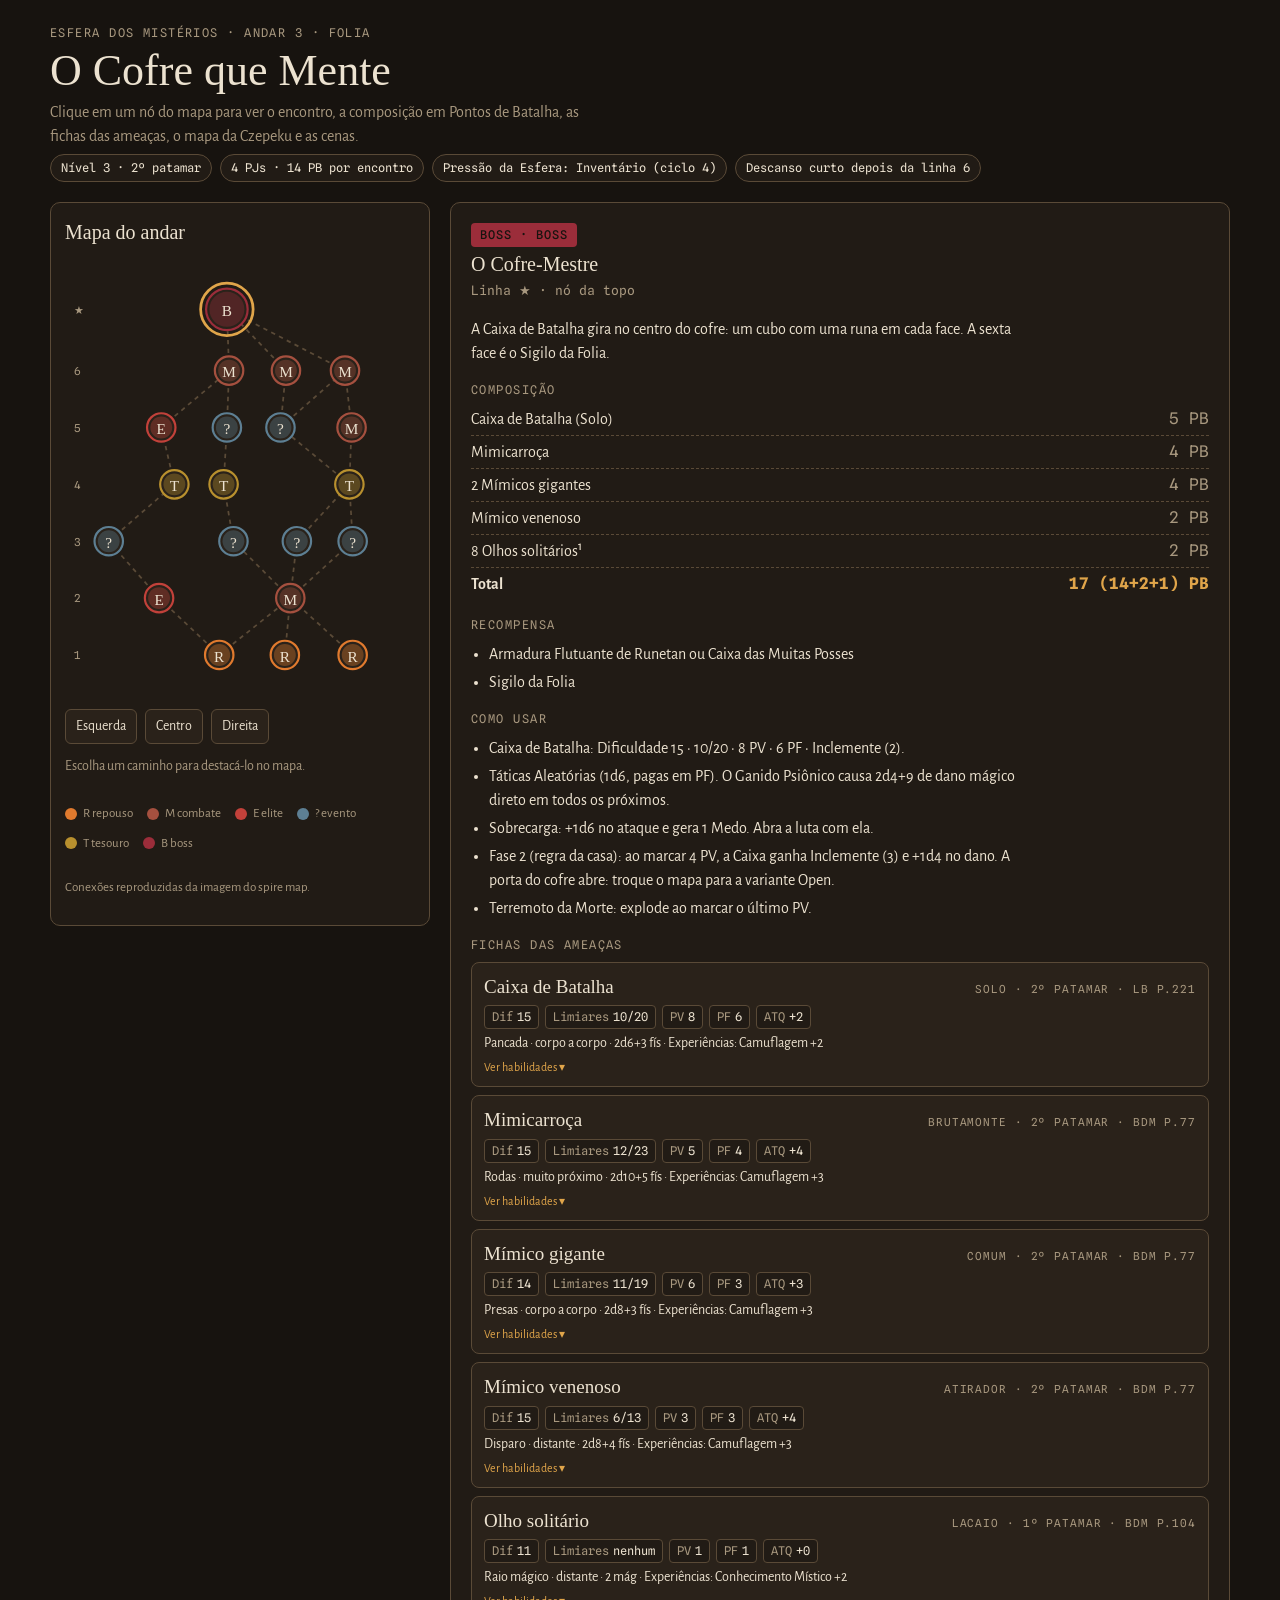
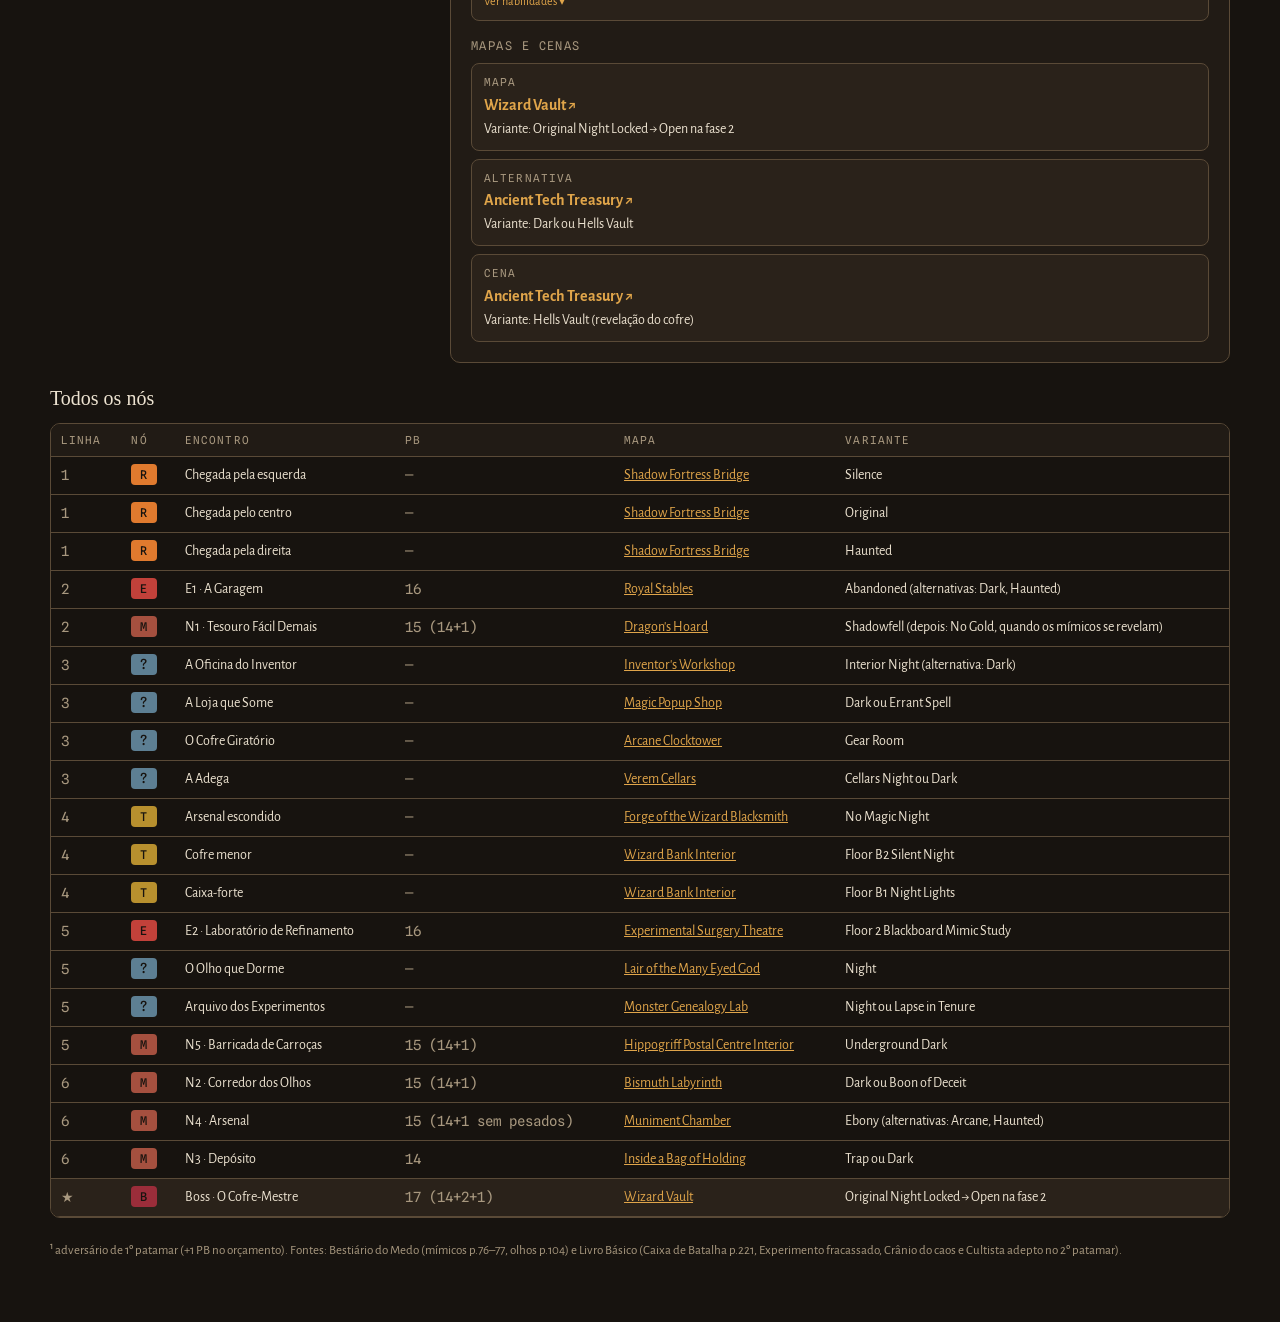
==== docs/andar-3/index.html @ 91cc31b1 "Página do andar 3 no GitHub Pages Mapa clicável do Cofre que Mente em docs/andar-3, com encontros, f" ====
<!doctype html>
<html lang="pt-BR">
<head>
<meta charset="utf-8">
<meta name="viewport" content="width=device-width, initial-scale=1">
<meta name="description" content="Mapa clicável do andar 3 da Esfera dos Mistérios (Daggerheart): encontros, fichas das ameaças e mapas da Czepeku.">
<title>O Cofre que Mente</title>
<link rel="preconnect" href="https://fonts.googleapis.com">
<link rel="preconnect" href="https://fonts.gstatic.com" crossorigin>
<link rel="stylesheet" href="https://fonts.googleapis.com/css2?family=IM+Fell+English+SC&family=Alegreya+Sans:ital,wght@0,400;0,500;0,700;1,400&family=Spline+Sans+Mono:wght@400;500&display=swap">
<style>
/* Layout: mapa do andar à esquerda (fixo ao rolar), ficha do nó à direita; empilha no celular. Visual único e escuro, como o spire map. */
:root{
  --bg:#17130f;
  --panel:#211b15;
  --panel-2:#2a221a;
  --line:#5a4a37;
  --fg:#ece2d0;
  --muted:#a8987f;
  --accent:#e0a54a;
  --combat:#a5503f;
  --elite:#c2413a;
  --event:#5d7f93;
  --treasure:#b8902e;
  --rest:#e07a2e;
  --boss:#9b2d3a;
  --font-display:"IM Fell English SC", "Palatino Linotype", Georgia, serif;
  --font-body:"Alegreya Sans", "Segoe UI", system-ui, sans-serif;
  --font-mono:"Spline Sans Mono", ui-monospace, Consolas, monospace;
  color-scheme:dark;
}
*{box-sizing:border-box}
html,body{margin:0}
[hidden]{display:none!important}
img{max-width:100%}
body{
  background:var(--bg);color:var(--fg);font-family:var(--font-body);font-size:16px;line-height:1.5;
  padding-left:max(16px, env(safe-area-inset-left, 0px));
  padding-right:max(16px, env(safe-area-inset-right, 0px));
  padding-block:24px 48px;
}
a{color:var(--accent)}
a:focus-visible,button:focus-visible,.node:focus-visible{outline:2px solid var(--accent);outline-offset:3px}
.wrap{max-width:1180px;margin:0 auto;display:grid;gap:20px}
header{display:grid;gap:6px}
.eyebrow{font-family:var(--font-mono);font-size:12px;letter-spacing:.12em;text-transform:uppercase;color:var(--muted)}
h1{font-family:var(--font-display);font-weight:400;font-size:clamp(30px,5vw,44px);line-height:1.05;margin:0;text-wrap:balance}
.sub{color:var(--muted);margin:0;max-width:70ch}
.chips{display:flex;flex-wrap:wrap;gap:8px}
.chip{font-family:var(--font-mono);font-size:12px;padding:4px 10px;border:1px solid var(--line);border-radius:999px;color:var(--fg);background:var(--panel)}
.layout{display:grid;grid-template-columns:minmax(0,380px) minmax(0,1fr);gap:20px;align-items:start}
@media (max-width:820px){.layout{grid-template-columns:minmax(0,1fr)}}
.mapcard{background:var(--panel);border:1px solid var(--line);border-radius:10px;padding:14px;display:grid;gap:12px;position:sticky;top:max(12px, env(safe-area-inset-top, 0px))}
@media (max-width:820px){.mapcard{position:static}}
.mapcard h2,.detail h2,.all h2{font-family:var(--font-display);font-weight:400;font-size:20px;margin:0}
svg{width:100%;height:auto;display:block}
.edge{stroke:var(--line);stroke-width:1.6;stroke-dasharray:4 4;fill:none;transition:stroke .2s}
.edge.on{stroke:var(--accent);stroke-width:2.4;stroke-dasharray:none}
.rowlabel{fill:var(--muted);font-family:var(--font-mono);font-size:10px}
.node{cursor:pointer}
.node circle.body{stroke-width:2;transition:transform .15s}
.node text{font-family:var(--font-display);font-size:14px;fill:var(--fg);pointer-events:none;text-anchor:middle;dominant-baseline:central}
.node:hover circle.body{stroke:var(--fg)}
.node .ring{fill:none;stroke:var(--accent);stroke-width:2.5;opacity:0}
.node.sel .ring{opacity:1}
.node.dim{opacity:.35}
.paths{display:flex;flex-wrap:wrap;gap:8px}
.paths button{font:inherit;font-size:14px;background:var(--panel-2);color:var(--fg);border:1px solid var(--line);border-radius:6px;padding:6px 10px;cursor:pointer}
.paths button[aria-pressed="true"]{border-color:var(--accent);color:var(--accent)}
.pathnote{font-size:14px;color:var(--muted);margin:0;min-height:2.6em}
.legend{display:flex;flex-wrap:wrap;gap:10px 14px;font-size:13px;color:var(--muted)}
.legend span{display:inline-flex;align-items:center;gap:6px}
.dot{width:12px;height:12px;border-radius:50%;display:inline-block}
.detail{background:var(--panel);border:1px solid var(--line);border-radius:10px;padding:20px;display:grid;gap:16px;min-width:0}
.dhead{display:grid;gap:6px}
.badge{justify-self:start;font-family:var(--font-mono);font-size:12px;letter-spacing:.08em;text-transform:uppercase;padding:3px 9px;border-radius:4px;color:var(--bg);font-weight:500}
.dtitle{font-family:var(--font-display);font-size:30px;line-height:1.1;margin:0;text-wrap:balance}
.meta{font-family:var(--font-mono);font-size:13px;color:var(--muted)}
.block{display:grid;gap:8px}
.block h3{margin:0;font-size:12px;font-family:var(--font-mono);letter-spacing:.12em;text-transform:uppercase;color:var(--muted);font-weight:400}
.comp{list-style:none;margin:0;padding:0;display:grid;gap:4px}
.comp li{display:flex;justify-content:space-between;gap:12px;border-bottom:1px dashed var(--line);padding-bottom:4px}
.comp li span:last-child{font-family:var(--font-mono);font-variant-numeric:tabular-nums;color:var(--muted);white-space:nowrap}
.comp li.total{border-bottom:none;font-weight:700}
.comp li.total span:last-child{color:var(--accent)}
.prose{margin:0;max-width:68ch}
.notes{margin:0;padding-left:1.1em;display:grid;gap:4px;max-width:68ch}
.maps{display:grid;gap:8px}
.mapref{display:grid;gap:2px;background:var(--panel-2);border:1px solid var(--line);border-radius:8px;padding:10px 12px}
.mapref .k{font-family:var(--font-mono);font-size:11px;letter-spacing:.1em;text-transform:uppercase;color:var(--muted)}
.mapref a{font-weight:700;text-decoration:none}
.mapref a:hover{text-decoration:underline}
.mapref .v{font-size:14px;color:var(--fg)}
.foot{font-size:13px;color:var(--muted)}
.all{display:grid;gap:10px}
.tablewrap{overflow-x:auto;border:1px solid var(--line);border-radius:10px}
table{border-collapse:collapse;width:100%;min-width:640px;font-size:14px}
th,td{text-align:left;padding:8px 10px;border-bottom:1px solid var(--line);vertical-align:top}
th{font-family:var(--font-mono);font-size:11px;letter-spacing:.1em;text-transform:uppercase;color:var(--muted);font-weight:400;background:var(--panel)}
tbody tr{cursor:pointer}
tbody tr:hover,tbody tr.sel{background:var(--panel-2)}
td.mono{font-family:var(--font-mono);font-variant-numeric:tabular-nums;color:var(--muted);white-space:nowrap}
.threats{display:grid;gap:8px}
.threat{background:var(--panel-2);border:1px solid var(--line);border-radius:8px}
.threat summary{cursor:pointer;padding:10px 12px;display:grid;gap:4px;list-style:none}
.threat summary::-webkit-details-marker{display:none}
.threat summary .tn{display:flex;justify-content:space-between;gap:10px;align-items:baseline;flex-wrap:wrap}
.threat summary .tn b{font-family:var(--font-display);font-weight:400;font-size:19px}
.threat summary .tn i{font-style:normal;font-family:var(--font-mono);font-size:11px;letter-spacing:.08em;text-transform:uppercase;color:var(--muted)}
.statline{display:flex;flex-wrap:wrap;gap:6px}
.stat{font-family:var(--font-mono);font-size:12px;font-variant-numeric:tabular-nums;border:1px solid var(--line);border-radius:4px;padding:2px 7px;background:var(--panel)}
.stat em{font-style:normal;color:var(--muted);margin-right:4px}
.atk{font-size:14px;color:var(--fg)}
.threat summary .more{font-size:12px;color:var(--accent)}
.threat[open] summary .more{display:none}
.abil{list-style:none;margin:0;padding:0 12px 12px;display:grid;gap:8px}
.abil li{font-size:15px;max-width:68ch}
.abil b{color:var(--fg)}
.tag{font-family:var(--font-mono);font-size:11px;color:var(--muted);margin-left:4px}
.tag.fear{color:var(--elite)}
.tag.free{color:var(--treasure)}
@media (prefers-reduced-motion:reduce){*{transition:none!important}}
</style>
</head>
<body>

<div class="wrap">
  <header>
    <div class="eyebrow">Esfera dos Mistérios · Andar 3 · Folia</div>
    <h1>O Cofre que Mente</h1>
    <p class="sub">Clique em um nó do mapa para ver o encontro, a composição em Pontos de Batalha, as fichas das ameaças, o mapa da Czepeku e as cenas.</p>
    <div class="chips">
      <span class="chip">Nível 3 · 2º patamar</span>
      <span class="chip">4 PJs · 14 PB por encontro</span>
      <span class="chip">Pressão da Esfera: Inventário (ciclo 4)</span>
      <span class="chip">Descanso curto depois da linha 6</span>
    </div>
  </header>

  <div class="layout">
    <section class="mapcard" aria-label="Mapa do andar">
      <h2>Mapa do andar</h2>
      <svg id="map" viewBox="0 0 320 400" role="group" aria-label="Nós do mapa do andar 3"></svg>
      <div class="paths" role="group" aria-label="Destacar caminho">
        <button type="button" id="p-esq" data-path="esq" aria-pressed="false">Esquerda</button>
        <button type="button" id="p-centro" data-path="centro" aria-pressed="false">Centro</button>
        <button type="button" id="p-dir" data-path="dir" aria-pressed="false">Direita</button>
      </div>
      <p class="pathnote" id="pathnote">Escolha um caminho para destacá-lo no mapa.</p>
      <div class="legend">
        <span><i class="dot" style="background:var(--rest)"></i>R repouso</span>
        <span><i class="dot" style="background:var(--combat)"></i>M combate</span>
        <span><i class="dot" style="background:var(--elite)"></i>E elite</span>
        <span><i class="dot" style="background:var(--event)"></i>? evento</span>
        <span><i class="dot" style="background:var(--treasure)"></i>T tesouro</span>
        <span><i class="dot" style="background:var(--boss)"></i>B boss</span>
      </div>
      <p class="foot">Conexões reproduzidas da imagem do spire map.</p>
    </section>

    <section class="detail" id="detail" aria-live="polite"></section>
  </div>

  <section class="all">
    <h2>Todos os nós</h2>
    <div class="tablewrap">
      <table>
        <thead><tr><th>Linha</th><th>Nó</th><th>Encontro</th><th>PB</th><th>Mapa</th><th>Variante</th></tr></thead>
        <tbody id="rows"></tbody>
      </table>
    </div>
    <p class="foot">¹ adversário de 1º patamar (+1 PB no orçamento). Fontes: Bestiário do Medo (mímicos p.76–77, olhos p.104) e Livro Básico (Caixa de Batalha p.221, Experimento fracassado, Crânio do caos e Cultista adepto no 2º patamar).</p>
  </section>
</div>

<script>
const CZ = "https://www.czepeku.com/fantasy/";
const TYPES = {
  R:{name:"Repouso", color:"var(--rest)"},
  M:{name:"Combate", color:"var(--combat)"},
  E:{name:"Elite", color:"var(--elite)"},
  Q:{name:"Evento", color:"var(--event)", letter:"?"},
  T:{name:"Tesouro", color:"var(--treasure)"},
  B:{name:"Boss", color:"var(--boss)"}
};
const Y = {1:362, 2:310, 3:258, 4:206, 5:154, 6:102, 7:46};
const restBody = "O grupo cruza a ponte sobre o abismo do Plano das Sombras e entra no Cofre. Tudo que brilha aqui pode morder.";
const restNotes = [
  "Descanso de entrada: o mestre recebe 1d4 Medo (curto) ou 1d4 + nº de PJs (longo).",
  "Ative a Pressão da Esfera — Inventário: contagem padrão, ciclo 4. Ao zerar, um objeto da cena vira Mímico¹ e usa a Emboscada (foco sem Medo). Máximo de 2 por cena.",
  "Tudo é Suspeito: Instinto 14 nota um mímico; sucesso com Esperança revela todos da sala."
];
const N = [
  {id:"r1",type:"R",row:1,x:141,pos:"esquerda",title:"Chegada pela esquerda",body:restBody,notes:restNotes,
    maps:[{k:"Cena",name:"Shadow Fortress Bridge",url:CZ+"scenes/shadow-fortress-bridge",v:"Silence"}]},
  {id:"r2",type:"R",row:1,x:201,pos:"centro",title:"Chegada pelo centro",body:restBody,notes:restNotes,
    maps:[{k:"Cena",name:"Shadow Fortress Bridge",url:CZ+"scenes/shadow-fortress-bridge",v:"Original"}]},
  {id:"r3",type:"R",row:1,x:263,pos:"direita",title:"Chegada pela direita",body:restBody,notes:restNotes,
    maps:[{k:"Cena",name:"Shadow Fortress Bridge",url:CZ+"scenes/shadow-fortress-bridge",v:"Haunted"}]},

  {id:"e2",type:"E",row:2,x:86,pos:"esquerda",code:"E1",title:"A Garagem",
    comp:[["Mimicarroça",4],["2 Mímicos gigantes",4],["2 Mímicos venenosos",4],["2 Experimentos fracassados",4]],total:"16",
    notes:["Elite logo na linha 2: o caminho da esquerda é o mais perigoso.","A Mimicarroça começa disfarçada de carroça. Quem subir nela dispara a Emboscada: foco sem Medo, vantagem e dano direto.","Investida Cambaleante: os Experimentos entram em foco pagando 1 PF, sem gastar Medo."],
    maps:[{k:"Mapa",name:"Royal Stables",url:CZ+"maps/royal-stables",v:"Abandoned (alternativas: Dark, Haunted)"}]},
  {id:"m2",type:"M",row:2,x:206,pos:"hub",code:"N1",title:"Tesouro Fácil Demais",
    comp:[["2 Mímicos gigantes",4],["Mímico venenoso",2],["Mimijoias¹",2],["2 Mímicos¹",4],["Mimibarril¹",2],["4 Olhos solitários¹",1]],total:"15 (14+1)",
    notes:["Primeiro contato com os mímicos: todos começam Escondidos.","Deixe o baú enorme do altar bem à vista. Quem tocar dispara a Emboscada.","Os três pontos de entrada chegam aqui."],
    maps:[{k:"Mapa",name:"Dragon's Hoard",url:CZ+"maps/dragons-hoard",v:"Shadowfell (depois: No Gold, quando os mímicos se revelam)"},{k:"Cena",name:"Dragon's Hoard",url:CZ+"scenes/dragons-hoard",v:"Shadowfell Hoard"}]},

  {id:"q3a",type:"Q",row:3,x:40,pos:"esquerda",title:"A Oficina do Inventor",
    body:"Uma oficina abandonada com desenhos de um \"cofre para uma mente\". Primeira pista do Demiurgo, o inventor da Imortalidade.",
    notes:["Instinto 14 encontra um bilhete com o timbre da Organização.","Sem combate. Bom lugar para um interlúdio de personagem."],
    maps:[{k:"Mapa",name:"Inventor's Workshop",url:CZ+"maps/inventors-workshop",v:"Interior Night (alternativa: Dark)"}]},
  {id:"q3b",type:"Q",row:3,x:154,pos:"centro",title:"A Loja que Some",
    body:"Um mercador que aparece entre as paredes do Cofre e some logo depois.",
    notes:["Vende consumíveis do andar: Pasta Ácida, Frasco de Fumaça Negra, Poção de Vida.","Cada item tem 1 chance em 6 de ser um Mímico¹, que usa a Emboscada ao ser pego."],
    maps:[{k:"Mapa",name:"Magic Popup Shop",url:CZ+"maps/magic-popup-shop",v:"Dark ou Errant Spell"},{k:"Cena",name:"Magic Popup Shop",url:CZ+"scenes/magic-popup-shop",v:"Original"}]},
  {id:"q3c",type:"Q",row:3,x:212,pos:"centro-direita",title:"O Cofre Giratório",
    body:"Um quebra-cabeça de engrenagens que tranca a passagem.",
    notes:["Contagem de progresso 4, com testes de Conhecimento ou Acuidade 14.","Cada falha ativa o Cofre Giratório sem gastar Medo: todos fazem reação de Agilidade 14 ou ficam Vulneráveis até agirem."],
    maps:[{k:"Mapa",name:"Arcane Clocktower",url:CZ+"maps/arcane-clocktower",v:"Gear Room"}]},
  {id:"q3d",type:"Q",row:3,x:263,pos:"direita",title:"A Adega",
    body:"Barris e garrafas até o teto. Alguns guardam bebida boa; outros têm dentes.",
    notes:["Instinto 14 antes de beber.","Bebida boa: +1 Esperança. Mimibarril¹: Emboscada contra quem encheu o copo."],
    maps:[{k:"Mapa",name:"Verem Cellars",url:CZ+"maps/verem-cellars",v:"Cellars Night ou Dark"}]},

  {id:"t4a",type:"T",row:4,x:100,pos:"esquerda",title:"Arsenal escondido",
    loot:["Bacamarte ou Chicote laminado (LB p.116)","Pedra do Poder (LB p.130)"],
    notes:["Tudo é Suspeito: Instinto 14 antes de abrir. O baú pode ser um Mímico¹."],
    maps:[{k:"Mapa",name:"Forge of the Wizard Blacksmith",url:CZ+"maps/forge-of-the-wizard-blacksmith",v:"No Magic Night"}]},
  {id:"t4b",type:"T",row:4,x:145,pos:"centro",title:"Cofre menor",
    loot:["Lâmina do Ego (LB p.117)","Chave Mestra (LB p.129)"],
    notes:["Tudo é Suspeito: Instinto 14 antes de abrir. O baú pode ser um Mímico¹."],
    maps:[{k:"Mapa",name:"Wizard Bank Interior",url:CZ+"maps/wizard-bank-interior",v:"Floor B2 Silent Night"}]},
  {id:"t4c",type:"T",row:4,x:260,pos:"direita",title:"Caixa-forte",
    loot:["Adaga Aparadora (LB p.124)","Baú Vazio (LB p.129)"],
    notes:["Tudo é Suspeito: Instinto 14 antes de abrir. O baú pode ser um Mímico¹."],
    maps:[{k:"Mapa",name:"Wizard Bank Interior",url:CZ+"maps/wizard-bank-interior",v:"Floor B1 Night Lights"}]},

  {id:"e5",type:"E",row:5,x:88,pos:"esquerda",code:"E2",title:"Laboratório de Refinamento",
    comp:[["3 Experimentos fracassados",6],["2 Crânios do caos",4],["Espectador",2],["Mimicarroça",4]],total:"16",
    notes:["O Experimento resiste a dano físico e o Crânio resiste a dano mágico: o grupo precisa dividir alvos.","Investida Cambaleante dá focos extras pagos em PF, sem Medo.","Se o grupo passou pelo Arquivo dos Experimentos, tem vantagem contra os Experimentos."],
    maps:[{k:"Mapa",name:"Experimental Surgery Theatre",url:CZ+"maps/experimental-surgery-theatre",v:"Floor 2 Blackboard Mimic Study"},{k:"Cena",name:"Alchemy Dungeon",url:CZ+"scenes/alchemy-dungeon",v:"Failed Spell ou Dark Matter"}]},
  {id:"q5a",type:"Q",row:5,x:148,pos:"centro",title:"O Olho que Dorme",
    body:"Um olho gigante dorme no centro da sala. É uma prévia do andar 5: alguém observa o Cofre.",
    notes:["Passar em silêncio: teste em grupo de Acuidade 15.","Se falhar, o olho acorda e chama 2 Espectadores + 4 Olhos solitários¹ (combate curto, ~6 PB)."],
    maps:[{k:"Mapa",name:"Lair of the Many Eyed God",url:CZ+"maps/lair-of-the-many-eyed-god",v:"Night"},{k:"Cena",name:"Lair of the Many Eyed God",url:CZ+"scenes/lair-of-the-many-eyed-god",v:"Sleepy (dormindo) ou Suspicious"}]},
  {id:"q5b",type:"Q",row:5,x:197,pos:"centro-direita",title:"Arquivo dos Experimentos",
    body:"Fichas e registros das tentativas da Organização de abrir o Cofre.",
    notes:["Dá vantagem contra os Experimentos fracassados na elite ou no boss.","Mais uma pista da Organização."],
    maps:[{k:"Mapa",name:"Monster Genealogy Lab",url:CZ+"maps/monster-genealogy-lab",v:"Night ou Lapse in Tenure"}]},
  {id:"m5",type:"M",row:5,x:262,pos:"direita",code:"N5",title:"Barricada de Carroças",
    comp:[["Mimicarroça",4],["Mímico gigante",2],["2 Mimibarris¹",4],["Mimijoias¹",2],["Crânio do caos",2],["4 Olhos solitários¹",1]],total:"15 (14+1)",
    notes:["Caixas, pacotes e carroças empilhados: qualquer coisa pode ser mímico.","Use a Emboscada da Mimicarroça para abrir a luta sem gastar Medo."],
    maps:[{k:"Mapa",name:"Hippogriff Postal Centre Interior",url:CZ+"maps/hippogriff-postal-centre-interior",v:"Underground Dark"}]},

  {id:"m6a",type:"M",row:6,x:150,pos:"esquerda/centro",code:"N2",title:"Corredor dos Olhos",
    comp:[["2 Espectadores",4],["Olho comandante¹",3],["8 Olhos solitários¹",2],["2 Experimentos fracassados",4],["Mímico venenoso",2]],total:"15 (14+1)",
    notes:["Os caminhos da esquerda e do centro passam por aqui.","Depois desta luta, deixe o grupo fazer um descanso curto antes do boss."],
    maps:[{k:"Mapa",name:"Bismuth Labyrinth",url:CZ+"maps/bismuth-labyrinth",v:"Dark ou Boon of Deceit"}]},
  {id:"m6b",type:"M",row:6,x:202,pos:"centro-direita",code:"N4",title:"Arsenal",
    comp:[["2 Mímicos venenosos",4],["2 Crânios do caos",4],["2 Mímicos gigantes",4],["Experimento fracassado",2],["Cultista adepto \"supervisor\"",1]],total:"15 (14+1 sem pesados)",
    notes:["O supervisor usa um crachá sem nome e não lembra como entrou no Cofre (gancho da Organização).","Depois desta luta, deixe o grupo fazer um descanso curto antes do boss."],
    maps:[{k:"Mapa",name:"Muniment Chamber",url:CZ+"maps/muniment-chamber",v:"Ebony (alternativas: Arcane, Haunted)"},{k:"Alternativa",name:"Forge of the Wizard Blacksmith",url:CZ+"maps/forge-of-the-wizard-blacksmith",v:"Original Night, Distortion"}]},
  {id:"m6c",type:"M",row:6,x:256,pos:"direita",code:"N3",title:"Depósito",
    comp:[["3 Experimentos fracassados",6],["Crânio do caos",2],["2 Mímicos gigantes",4],["Mímico venenoso",2]],total:"14",
    notes:["Objetos gigantes flutuando: espada, escudo, chaves. Qualquer um pode ser mímico.","Depois desta luta, deixe o grupo fazer um descanso curto antes do boss."],
    maps:[{k:"Mapa",name:"Inside a Bag of Holding",url:CZ+"maps/inside-a-bag-of-holding",v:"Trap ou Dark"}]},

  {id:"b",type:"B",row:7,x:148,pos:"topo",code:"Boss",title:"O Cofre-Mestre",
    comp:[["Caixa de Batalha (Solo)",5],["Mimicarroça",4],["2 Mímicos gigantes",4],["Mímico venenoso",2],["8 Olhos solitários¹",2]],total:"17 (14+2+1)",
    body:"A Caixa de Batalha gira no centro do cofre: um cubo com uma runa em cada face. A sexta face é o Sigilo da Folia.",
    notes:["Caixa de Batalha: Dificuldade 15 · 10/20 · 8 PV · 6 PF · Inclemente (2).","Táticas Aleatórias (1d6, pagas em PF). O Ganido Psiônico causa 2d4+9 de dano mágico direto em todos os próximos.","Sobrecarga: +1d6 no ataque e gera 1 Medo. Abra a luta com ela.","Fase 2 (regra da casa): ao marcar 4 PV, a Caixa ganha Inclemente (3) e +1d4 no dano. A porta do cofre abre: troque o mapa para a variante Open.","Terremoto da Morte: explode ao marcar o último PV."],
    loot:["Armadura Flutuante de Runetan ou Caixa das Muitas Posses","Sigilo da Folia"],
    maps:[{k:"Mapa",name:"Wizard Vault",url:CZ+"maps/wizard-vault",v:"Original Night Locked → Open na fase 2"},{k:"Alternativa",name:"Ancient Tech Treasury",url:CZ+"maps/ancient-tech-treasury",v:"Dark ou Hells Vault"},{k:"Cena",name:"Ancient Tech Treasury",url:CZ+"scenes/ancient-tech-treasury",v:"Hells Vault (revelação do cofre)"}]}
];
const E = [["r1","e2"],["r1","m2"],["r2","m2"],["r3","m2"],["e2","q3a"],["q3a","t4a"],["t4a","e5"],["e5","m6a"],
  ["m2","q3b"],["m2","q3c"],["m2","q3d"],["q3b","t4b"],["t4b","q5a"],["q5a","m6a"],
  ["q3c","t4c"],["q3d","t4c"],["t4c","q5b"],["t4c","m5"],["q5b","m6b"],["q5b","m6c"],["m5","m6c"],
  ["m6a","b"],["m6b","b"],["m6c","b"]];
const PATHS = {
  esq:{nodes:["r1","e2","q3a","t4a","e5","m6a","b"],note:"Esquerda: as duas elites e só um combate normal. O caminho mais duro e o mais rico."},
  centro:{nodes:["r2","m2","q3b","t4b","q5a","m6a","b"],note:"Centro: dois combates normais e dois eventos. O caminho mais leve."},
  dir:{nodes:["r3","m2","q3d","t4c","m5","m6c","b"],note:"Direita: até três combates normais. Pode trocar o N5 pelo Arquivo dos Experimentos."}
};
// Fichas resumidas (texto das habilidades parafraseado; confira o livro na página indicada).
// tag: "medo" = custa Medo · "pf" = custa Fadiga · "grátis" = sem custo
const T = {
  caixa:{n:"Caixa de Batalha",role:"Solo · 2º patamar",src:"LB p.221",dif:15,lim:"10/20",pv:8,pf:6,atq:"+2",atk:"Pancada · corpo a corpo · 2d6+3 fís",exp:"Camuflagem +2",
    ab:[["Inclemente (2)","passiva","Pode entrar em foco até 2 vezes por turno do mestre. Cada foco ainda custa Medo normalmente."],
      ["Táticas Aleatórias","pf","Marque 1 PF e role 1d6. 1 Feixe de Mana: ataque a um alvo distante, 2d10+2 mág. 2 Jatos de Fogo: ataque contra todos os próximos, 2d8 fís. 3 Atropelar: ataque contra todos os próximos, 1d6+5 fís, e quem for atingido fica Vulnerável até rolar com Esperança. 4 Gás Eletrizado: próximos fazem reação de Acuidade ou marcam 3 PF. 5 Impacto Atordoante: muito próximos fazem reação de Força ou ficam Vulneráveis até a Caixa ser derrotada. 6 Ganido Psiônico: próximos fazem reação de Presença ou sofrem 2d4+9 mág direto."],
      ["Sobrecarga","pf","Reação, antes de rolar o dano: marque 1 PF para somar 1d6 ao teste de ataque. Você também recebe 1 Medo."],
      ["Terremoto da Morte","reação","Ao marcar o último PV, explode: todos os próximos fazem reação de Instinto ou sofrem 2d8+1 mág."],
      ["Fase 2 (regra da casa)","passiva","Ao marcar 4 PV: Inclemente (3) e +1d4 no dano. A porta do cofre se abre."]]},
  mimicarroca:{n:"Mimicarroça",role:"Brutamonte · 2º patamar",src:"BdM p.77",dif:15,lim:"12/23",pv:5,pf:4,atq:"+4",atk:"Rodas · muito próximo · 2d10+5 fís",exp:"Camuflagem +3",
    ab:[["Forma de Carroça","passiva","Começa a cena Escondida, disfarçada de carroça."],
      ["Atropelar","pf","Marque 1 PF: ataque contra até três alvos em corpo a corpo."],
      ["Devorar","medo","Reação: quando um PJ em corpo a corpo falha com Medo num teste de Agilidade, gaste 1 Medo. O alvo é engolido e fica Imobilizado até passar em Força."],
      ["Emboscada","grátis","Reação: quando alguém tenta subir nela, entra em foco sem gastar Medo, com vantagem no ataque e causando dano direto."]]},
  mimgig:{n:"Mímico gigante",role:"Comum · 2º patamar",src:"BdM p.77",dif:14,lim:"11/19",pv:6,pf:3,atq:"+3",atk:"Presas · corpo a corpo · 2d8+3 fís",exp:"Camuflagem +3",
    ab:[["Forma de Baú","passiva","Começa a cena Escondido, como um baú."],
      ["Voadora","pf","Marque 1 PF: avança até um alvo próximo e ataca. Se acertar, causa 2d10+5 fís."],
      ["Emboscada","grátis","Reação: quando alguém tenta abrir o baú, entra em foco sem Medo, com vantagem e dano direto."],
      ["Fechar o Baú","medo","Reação: ao acertar, gaste 1 Medo para prender o alvo, que fica Imobilizado até passar em Força."]]},
  mimven:{n:"Mímico venenoso",role:"Atirador · 2º patamar",src:"BdM p.77",dif:15,lim:"6/13",pv:3,pf:3,atq:"+4",atk:"Disparo · distante · 2d8+4 fís",exp:"Camuflagem +3",
    ab:[["Forma de Arma","passiva","Começa a cena Escondido, como uma besta ou pistola."],
      ["Tiros Venenosos","passiva","Quem marcar PV por um disparo fica Vulnerável até recuperar 1 PV."],
      ["Saraivada","medo","Gaste 1 Medo: ataque padrão contra até três alvos distantes."],
      ["Cair Atirando","medo","Reação: ao marcar o último PV, gaste 1 Medo para um ataque padrão final."],
      ["Emboscada","grátis","Reação: quando alguém tenta disparar com a arma, entra em foco sem Medo, com vantagem e dano direto."]]},
  mimico:{n:"Mímico",role:"Oportunista · 1º patamar",src:"BdM p.76",dif:12,lim:"5/8",pv:3,pf:2,atq:"+2",atk:"Presas · corpo a corpo · 1d8+4 fís",exp:"Camuflagem +2",
    ab:[["Forma de Baú","passiva","Começa a cena Escondido, como um baú."],
      ["Emboscada","grátis","Reação: quando alguém tenta abrir o baú, entra em foco sem Medo, com vantagem e dano direto."],
      ["Fechar o Baú","medo","Reação: ao acertar, gaste 1 Medo para prender o alvo (Imobilizado até passar em Força)."]]},
  mimibarril:{n:"Mimibarril",role:"Oportunista · 1º patamar",src:"BdM p.76",dif:12,lim:"5/8",pv:3,pf:2,atq:"+2",atk:"Presas · corpo a corpo · 1d8+4 fís",exp:"Camuflagem +2",
    ab:[["Forma de Barril","passiva","Começa a cena Escondido, como um barril de bebida."],
      ["Emboscada","grátis","Reação: quando alguém tenta encher um copo, entra em foco sem Medo, com vantagem e dano direto."],
      ["Prender a Mão","medo","Reação: ao acertar, gaste 1 Medo. A mão do alvo fica presa: ele fica Vulnerável e não usa a arma daquela mão até passar em Força."]]},
  mimijoias:{n:"Mimijoias",role:"Horda (3/PV) · 1º patamar",src:"BdM p.76",dif:11,lim:"5/8",pv:4,pf:2,atq:"+0",atk:"Ácido · corpo a corpo · 1d8+2 fís",exp:"Camuflagem +2",
    ab:[["Horda (1d4+1)","passiva","Com metade dos PV marcados, o ataque padrão passa a causar 1d4+1."],
      ["Forma de Joias","passiva","Começa a cena Escondida, como um punhado de joias."],
      ["Derreter Armadura","pf","Reação: ao acertar, marque 1 PF. O alvo marca 1 PA sem receber o benefício (ainda pode gastar PA para reduzir o dano)."],
      ["Emboscada","grátis","Reação: quando alguém tenta pegar uma joia, entra em foco sem Medo, com vantagem e dano direto."]]},
  olhosol:{n:"Olho solitário",role:"Lacaio · 1º patamar",src:"BdM p.104",dif:11,lim:"nenhum",pv:1,pf:1,atq:"+0",atk:"Raio mágico · distante · 2 mág",exp:"Conhecimento Místico +2",
    ab:[["Lacaio (3)","passiva","Derrotado com qualquer dano. Cada 3 pontos de dano derrotam mais um olho no alcance do ataque."],
      ["Ataque em Grupo","medo","Gaste 1 Medo: todos os olhos próximos do alvo entram em foco e fazem um teste compartilhado. Se acertarem, cada um causa 2 mág, somados."],
      ["Tentáculos","pf","Reação: quando atingido em corpo a corpo, marque 1 PF para causar 2 de dano no atacante."]]},
  olhocom:{n:"Olho comandante",role:"Líder · 1º patamar",src:"BdM p.104",dif:13,lim:"7/13",pv:5,pf:4,atq:"+2",atk:"Raio mágico · distante · 1d8+5 mág",exp:"Conhecimento Místico +2, Intimidação +2, Intuição +2",
    ab:[["Voador","passiva","Em voo, +1 na Dificuldade."],
      ["Raio Paralisante","pf","Marque 1 PF: um alvo distante faz reação de Agilidade ou fica Imobilizado até passar em Força."],
      ["Sinal de Ataque","medo","Gaste 1 Medo: põe 1d4 aliados próximos em foco. Os ataques deles causam metade do dano."],
      ["Tentáculos","pf","Reação: quando atingido em corpo a corpo, marque 1 PF para causar 1d8 no atacante."]]},
  espectador:{n:"Espectador",role:"Comum · 2º patamar",src:"BdM p.104",dif:14,lim:"10/19",pv:6,pf:4,atq:"+3",atk:"Raio mágico · distante · 2d8+2 fís",exp:"Conhecimento Místico +3",
    ab:[["Voador","passiva","Em voo, +1 na Dificuldade."],
      ["Raio Congelante","pf","Marque 1 PF: ataque a um alvo distante. Se acertar, o alvo faz reação de Força ou fica Imobilizado até passar em Força."],
      ["Raio Fulminante","pf","Marque 1 PF: ataque padrão a um alvo distante. Se acertar, causa dano direto."],
      ["Tentáculos","pf","Reação: quando atingido em corpo a corpo, marque 1 PF para causar 2d8 no atacante."]]},
  experimento:{n:"Experimento fracassado",role:"Comum · 2º patamar",src:"LB, 2º patamar",dif:13,lim:"12/23",pv:3,pf:3,atq:"+1",atk:"Mordida e garras · corpo a corpo · 2d6+5 fís",exp:"Imitador +3",
    ab:[["Resistência Distorcida","passiva","Resistente a dano físico."],
      ["Investida Cambaleante","pf","Marque 1 PF: entra em foco como movimento extra do mestre, sem gastar Medo."],
      ["Exceder","reação","Quando ataca um alvo que está muito próximo de outros adversários, causa dano dobrado."]]},
  cranio:{n:"Crânio do caos",role:"Atirador · 2º patamar",src:"LB p.222",dif:15,lim:"8/16",pv:5,pf:4,atq:"+2",atk:"Raio de energia · próximo · 2d8+3 mág",exp:"—",
    ab:[["Levitação","passiva","Flutua e não pode ser Imobilizado."],
      ["Proteção","passiva","Resistente a dano mágico."],
      ["Explosão Mágica","pf","Marque 1 PF: ataque contra todos os alvos próximos, 2d6+4 mág."],
      ["Sorver Magia","medo","Gaste 1 Medo: ataque a um PJ muito próximo que tenha atributo de conjuração. Se acertar, o alvo marca 1d4 PF, o crânio recupera o mesmo tanto e pode entrar em foco de novo na hora."]]},
  cultista:{n:"Cultista adepto (o \"supervisor\")",role:"Assistente · 2º patamar",src:"LB p.223",dif:14,lim:"9/18",pv:4,pf:6,atq:"+2",atk:"Cajado de runas · distante · 2d4+3 mág",exp:"Conhecimento Perdido +2, Rituais +2",
    ab:[["Ataque Inquietante","medo","Gaste 1 Medo: ataque padrão. Se acertar, o alvo também marca 1 PF."],
      ["Grilhões de Sombra","medo","Gaste 1 Medo e escolha um ponto distante: todos os próximos dele ficam Imobilizados até passar em Força ou Instinto, e cada tentativa custa 1 Esperança."],
      ["Manto dos Caídos","pf","Marque 1 PF: um aliado próximo fica resistente a todo tipo de dano até o cultista marcar o último PV."],
      ["Seu Medo É Meu Refúgio","reação","Duas vezes por cena: quando um PJ falha com Medo, o cultista recupera 1 PF."]]}
};
const MATCH = [[/Caixa de Batalha/,"caixa"],[/Mimicarroça/,"mimicarroca"],[/Mímicos? gigantes?/,"mimgig"],[/Mímicos? venenosos?/,"mimven"],[/Mimibarris?|Mimibarril/,"mimibarril"],[/Mimijoias/,"mimijoias"],[/^(\d+ )?Mímicos?¹/,"mimico"],[/Olhos? solitários?/,"olhosol"],[/Olho comandante/,"olhocom"],[/Espectador/,"espectador"],[/Experimentos? fracassados?/,"experimento"],[/Crânios? do caos/,"cranio"],[/Cultista adepto/,"cultista"]];
const EXTRA = {r1:["mimico"],r2:["mimico"],r3:["mimico"],q3b:["mimico"],q3d:["mimibarril"],t4a:["mimico"],t4b:["mimico"],t4c:["mimico"],q5a:["espectador","olhosol"],q5b:["experimento"]};
function threatsOf(n){
  const keys=[];
  (n.comp||[]).forEach(([name])=>{ for(const [re,k] of MATCH){ if(re.test(name)){ if(!keys.includes(k)) keys.push(k); break; } } });
  (EXTRA[n.id]||[]).forEach(k=>{ if(!keys.includes(k)) keys.push(k); });
  return keys;
}
const TAGTXT={medo:["1 Medo","fear"],pf:["PF","pf"],"grátis":["sem custo","free"],passiva:["passiva",""],"reação":["reação",""]};
function threatCard(k){
  const t=T[k];
  const ab=t.ab.map(([nm,tag,tx])=>{ const [lbl,cls]=TAGTXT[tag]||[tag,""]; return `<li><b>${esc(nm)}</b><span class="tag ${cls}">${esc(lbl)}</span> — ${esc(tx)}</li>`; }).join("");
  return `<details class="threat"><summary>
    <span class="tn"><b>${esc(t.n)}</b><i>${esc(t.role)} · ${esc(t.src)}</i></span>
    <span class="statline"><span class="stat"><em>Dif</em>${t.dif}</span><span class="stat"><em>Limiares</em>${esc(t.lim)}</span><span class="stat"><em>PV</em>${t.pv}</span><span class="stat"><em>PF</em>${t.pf}</span><span class="stat"><em>ATQ</em>${esc(t.atq)}</span></span>
    <span class="atk">${esc(t.atk)} · Experiências: ${esc(t.exp)}</span>
    <span class="more">Ver habilidades ▾</span></summary>
    <ul class="abil">${ab}</ul></details>`;
}
const byId = Object.fromEntries(N.map(n=>[n.id,n]));
const svg = document.getElementById("map");
const NS = "http://www.w3.org/2000/svg";
const el = (tag, attrs={}) => { const e=document.createElementNS(NS,tag); for(const k in attrs) e.setAttribute(k,attrs[k]); return e; };

for(let r=1;r<=6;r++){ const t=el("text",{x:8,y:Y[r]+4,class:"rowlabel"}); t.textContent=r; svg.appendChild(t); }
const star=el("text",{x:8,y:Y[7]+4,class:"rowlabel"}); star.textContent="★"; svg.appendChild(star);

const edgeEls = E.map(([a,b])=>{
  const A=byId[a],B=byId[b];
  const l=el("line",{x1:A.x,y1:Y[A.row],x2:B.x,y2:Y[B.row],class:"edge"});
  l.dataset.a=a; l.dataset.b=b; svg.appendChild(l); return l;
});
const nodeEls = {};
for(const n of N){
  const t=TYPES[n.type];
  const g=el("g",{class:"node",tabindex:"0",role:"button","aria-label":`${t.name}: ${n.title}`});
  const r = n.type==="B" ? 19 : 13;
  g.appendChild(el("circle",{cx:n.x,cy:Y[n.row],r:r+5,class:"ring"}));
  const c=el("circle",{cx:n.x,cy:Y[n.row],r,class:"body",style:`fill:var(--panel-2);stroke:${t.color}`});
  g.appendChild(c);
  const inner=el("circle",{cx:n.x,cy:Y[n.row],r:r-3,style:`fill:${t.color};opacity:.35;pointer-events:none`}); g.appendChild(inner);
  const tx=el("text",{x:n.x,y:Y[n.row]+1}); tx.textContent=t.letter||n.type; if(n.type==="B") tx.setAttribute("font-size","20"); g.appendChild(tx);
  g.addEventListener("click",()=>select(n.id));
  g.addEventListener("keydown",e=>{ if(e.key==="Enter"||e.key===" "){ e.preventDefault(); select(n.id);} });
  svg.appendChild(g); nodeEls[n.id]=g;
}

const detail=document.getElementById("detail");
const esc=s=>String(s).replace(/[&<>"]/g,c=>({"&":"&amp;","<":"&lt;",">":"&gt;",'"':"&quot;"}[c]));
function render(n){
  const t=TYPES[n.type];
  let h=`<div class="dhead"><span class="badge" style="background:${t.color}">${t.name}${n.code?" · "+esc(n.code):""}</span>
    <h2 class="dtitle">${esc(n.title)}</h2>
    <div class="meta">Linha ${n.row===7?"★":n.row} · nó da ${esc(n.pos)}</div></div>`;
  if(n.body) h+=`<p class="prose">${esc(n.body)}</p>`;
  if(n.comp){
    h+=`<div class="block"><h3>Composição</h3><ul class="comp">${n.comp.map(([a,p])=>`<li><span>${esc(a)}</span><span>${p} PB</span></li>`).join("")}<li class="total"><span>Total</span><span>${esc(n.total)} PB</span></li></ul></div>`;
  }
  if(n.loot) h+=`<div class="block"><h3>${n.type==="B"?"Recompensa":"Tesouro"}</h3><ul class="notes">${n.loot.map(x=>`<li>${esc(x)}</li>`).join("")}</ul></div>`;
  if(n.notes) h+=`<div class="block"><h3>Como usar</h3><ul class="notes">${n.notes.map(x=>`<li>${esc(x)}</li>`).join("")}</ul></div>`;
  const tk=threatsOf(n);
  if(tk.length) h+=`<div class="block"><h3>${n.comp?"Fichas das ameaças":"Ameaças possíveis"}</h3><div class="threats">${tk.map(threatCard).join("")}</div></div>`;
  h+=`<div class="block"><h3>Mapas e cenas</h3><div class="maps">${n.maps.map(m=>`<div class="mapref"><span class="k">${esc(m.k)}</span><a href="${m.url}" target="_blank" rel="noopener">${esc(m.name)} ↗</a><span class="v">Variante: ${esc(m.v)}</span></div>`).join("")}</div></div>`;
  detail.innerHTML=h;
}
let current=null;
function select(id){
  current=id;
  for(const k in nodeEls) nodeEls[k].classList.toggle("sel",k===id);
  document.querySelectorAll("#rows tr").forEach(tr=>tr.classList.toggle("sel",tr.dataset.id===id));
  render(byId[id]);
  try{ localStorage.setItem("andar3-no",id); }catch(e){}
}

let activePath=null;
const pathnote=document.getElementById("pathnote");
document.querySelectorAll(".paths button").forEach(btn=>{
  btn.addEventListener("click",()=>{
    const p=btn.dataset.path;
    activePath = activePath===p ? null : p;
    document.querySelectorAll(".paths button").forEach(b=>b.setAttribute("aria-pressed",String(b.dataset.path===activePath)));
    const set = activePath ? PATHS[activePath].nodes : null;
    edgeEls.forEach(l=>{
      const on = set && set.some((id,i)=> i<set.length-1 && ((set[i]===l.dataset.a && set[i+1]===l.dataset.b)));
      l.classList.toggle("on",!!on);
    });
    for(const k in nodeEls) nodeEls[k].classList.toggle("dim", !!set && !set.includes(k));
    pathnote.textContent = activePath ? PATHS[activePath].note : "Escolha um caminho para destacá-lo no mapa.";
  });
});

const rows=document.getElementById("rows");
const order=[...N].sort((a,b)=>a.row-b.row||a.x-b.x);
for(const n of order){
  const tr=document.createElement("tr"); tr.dataset.id=n.id; tr.tabIndex=0;
  const m=n.maps[0];
  tr.innerHTML=`<td class="mono">${n.row===7?"★":n.row}</td><td><span class="badge" style="background:${TYPES[n.type].color}">${TYPES[n.type].letter||n.type}</span></td><td>${n.code?esc(n.code)+" · ":""}${esc(n.title)}</td><td class="mono">${n.total?esc(n.total):"—"}</td><td><a href="${m.url}" target="_blank" rel="noopener">${esc(m.name)}</a></td><td>${esc(m.v)}</td>`;
  tr.addEventListener("click",e=>{ if(e.target.closest("a")) return; select(n.id); detail.scrollIntoView({behavior:"smooth",block:"nearest"}); });
  tr.addEventListener("keydown",e=>{ if(e.key==="Enter"){ select(n.id); } });
  rows.appendChild(tr);
}

let start="b";
try{ const s=localStorage.getItem("andar3-no"); if(s && byId[s]) start=s; }catch(e){}
select(start);
</script>

</body>
</html>
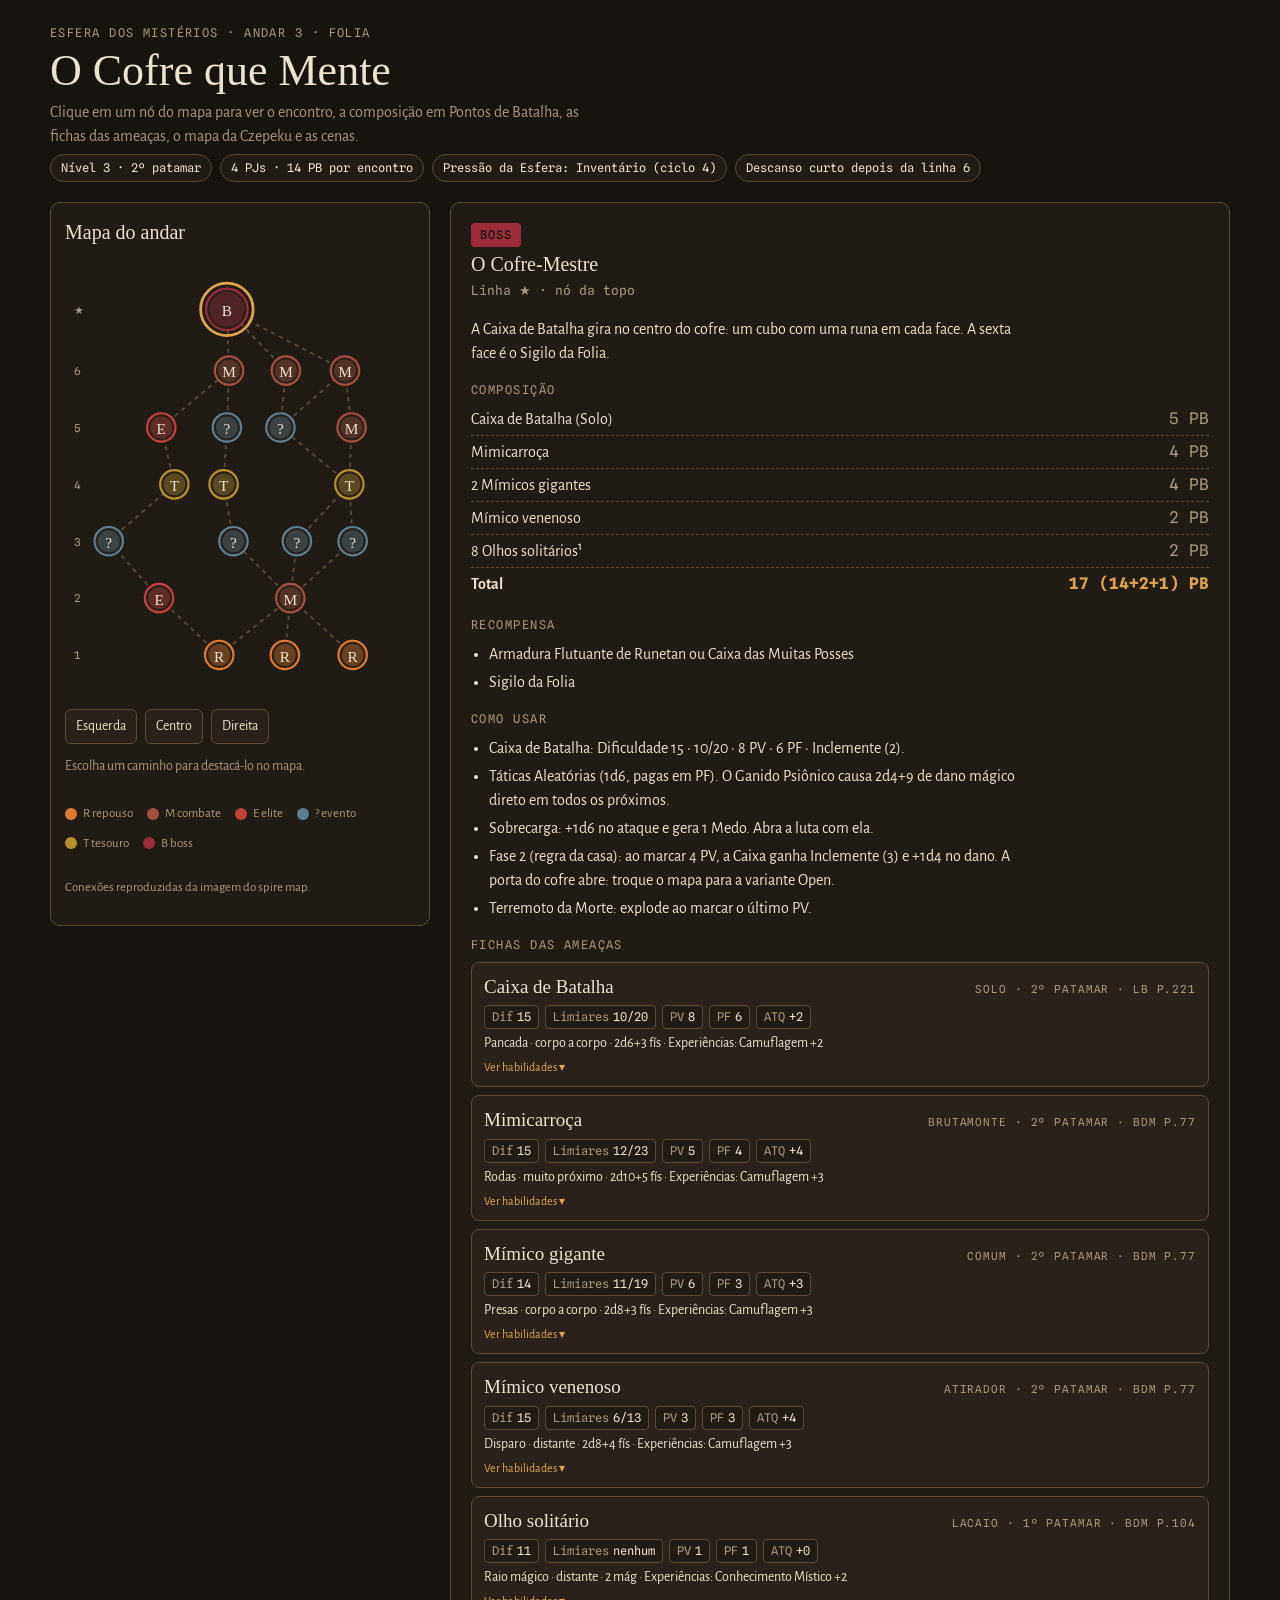
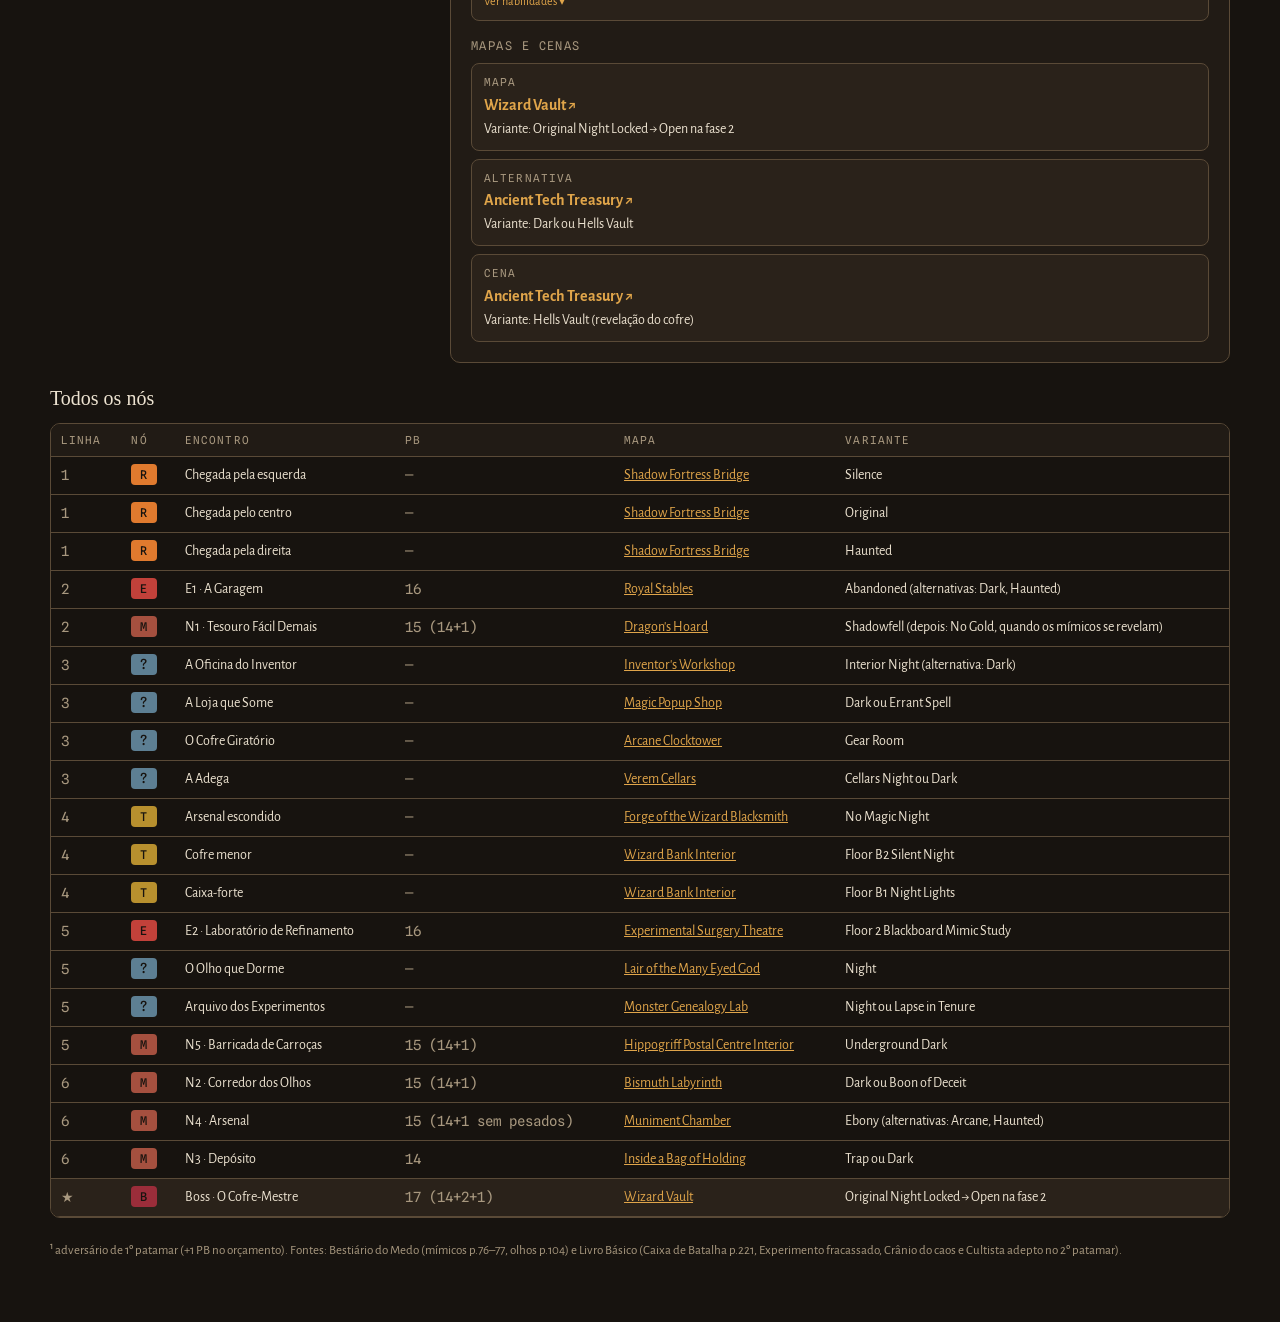
==== commit d80262a6: "Andar 3: remove rótulo repetido no boss Co-Authored-By: Claude Opus 5.5 <noreply@anthropic.com>" ====
--- a/docs/andar-3/index.html
+++ b/docs/andar-3/index.html
@@ -401,7 +401,7 @@
 const esc=s=>String(s).replace(/[&<>"]/g,c=>({"&":"&amp;","<":"&lt;",">":"&gt;",'"':"&quot;"}[c]));
 function render(n){
   const t=TYPES[n.type];
-  let h=`<div class="dhead"><span class="badge" style="background:${t.color}">${t.name}${n.code?" · "+esc(n.code):""}</span>
+  let h=`<div class="dhead"><span class="badge" style="background:${t.color}">${t.name}${n.code&&n.code!==t.name?" · "+esc(n.code):""}</span>
     <h2 class="dtitle">${esc(n.title)}</h2>
     <div class="meta">Linha ${n.row===7?"★":n.row} · nó da ${esc(n.pos)}</div></div>`;
   if(n.body) h+=`<p class="prose">${esc(n.body)}</p>`;
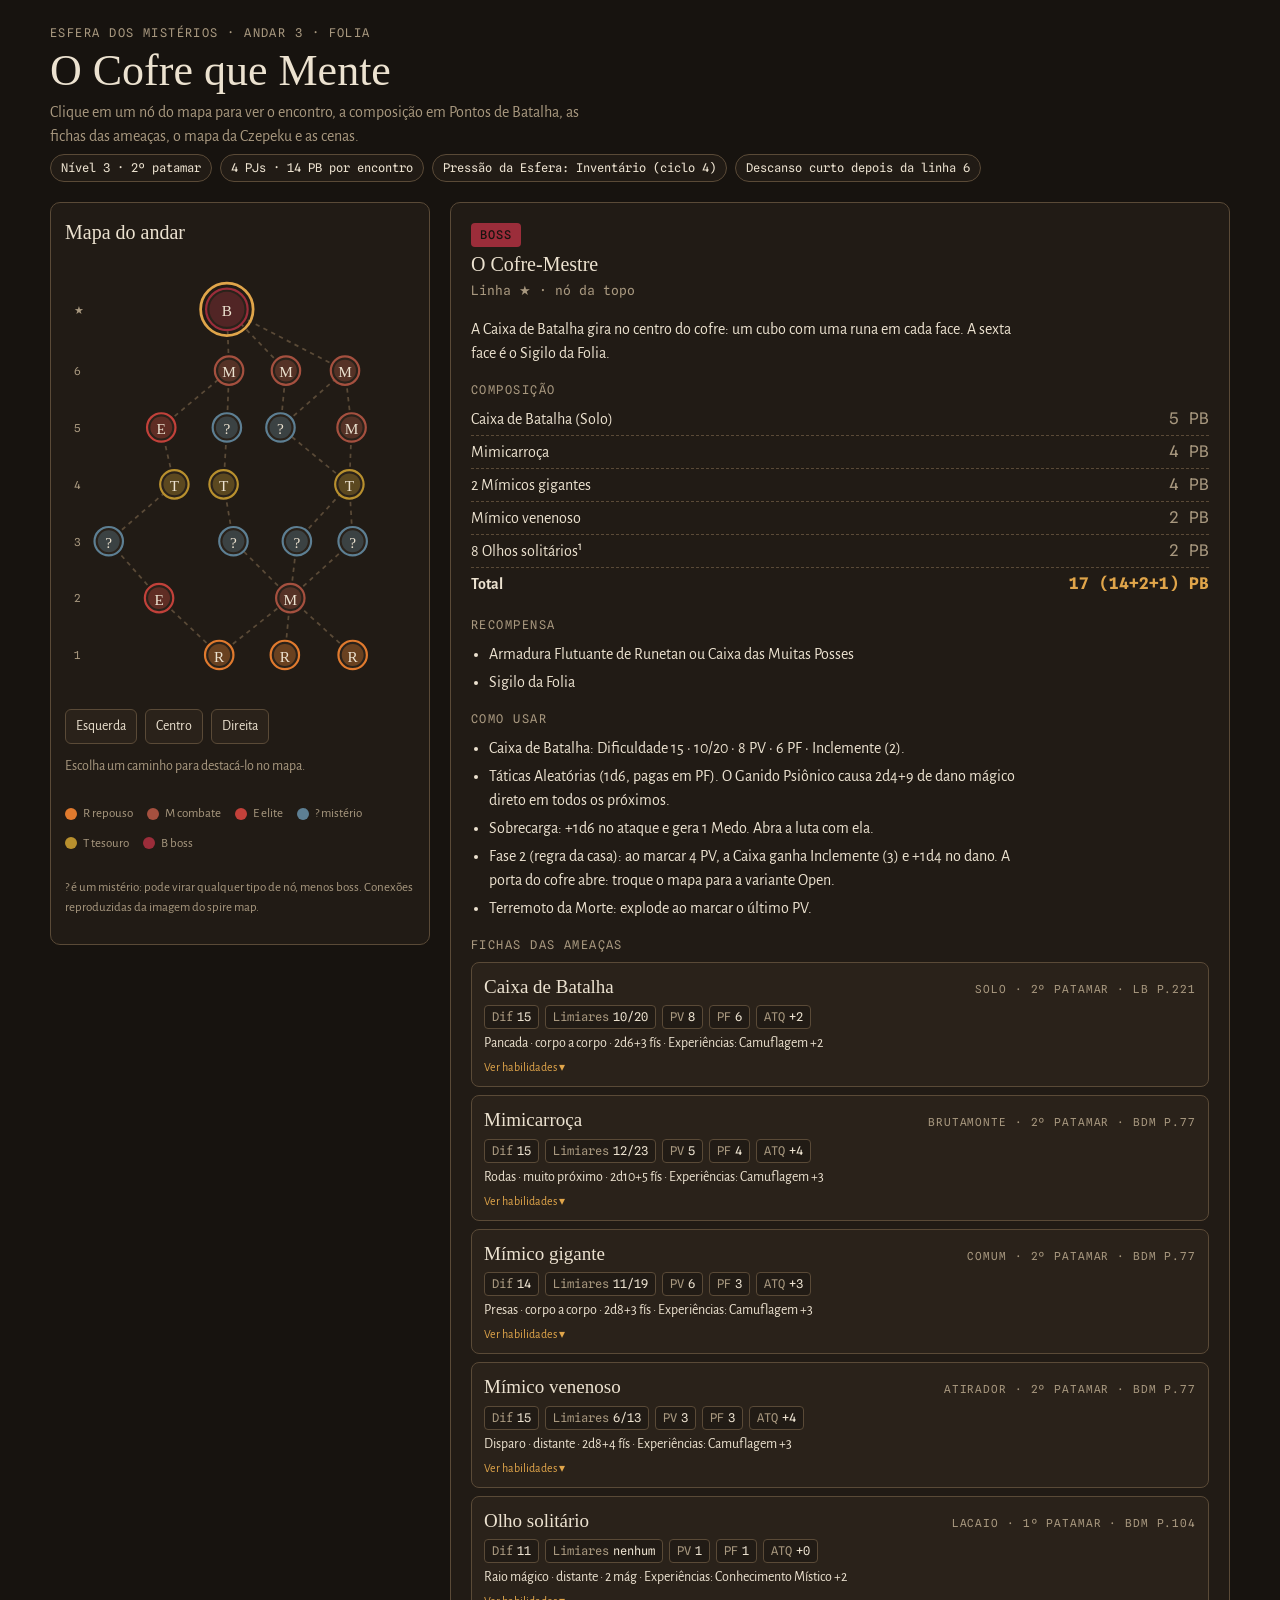
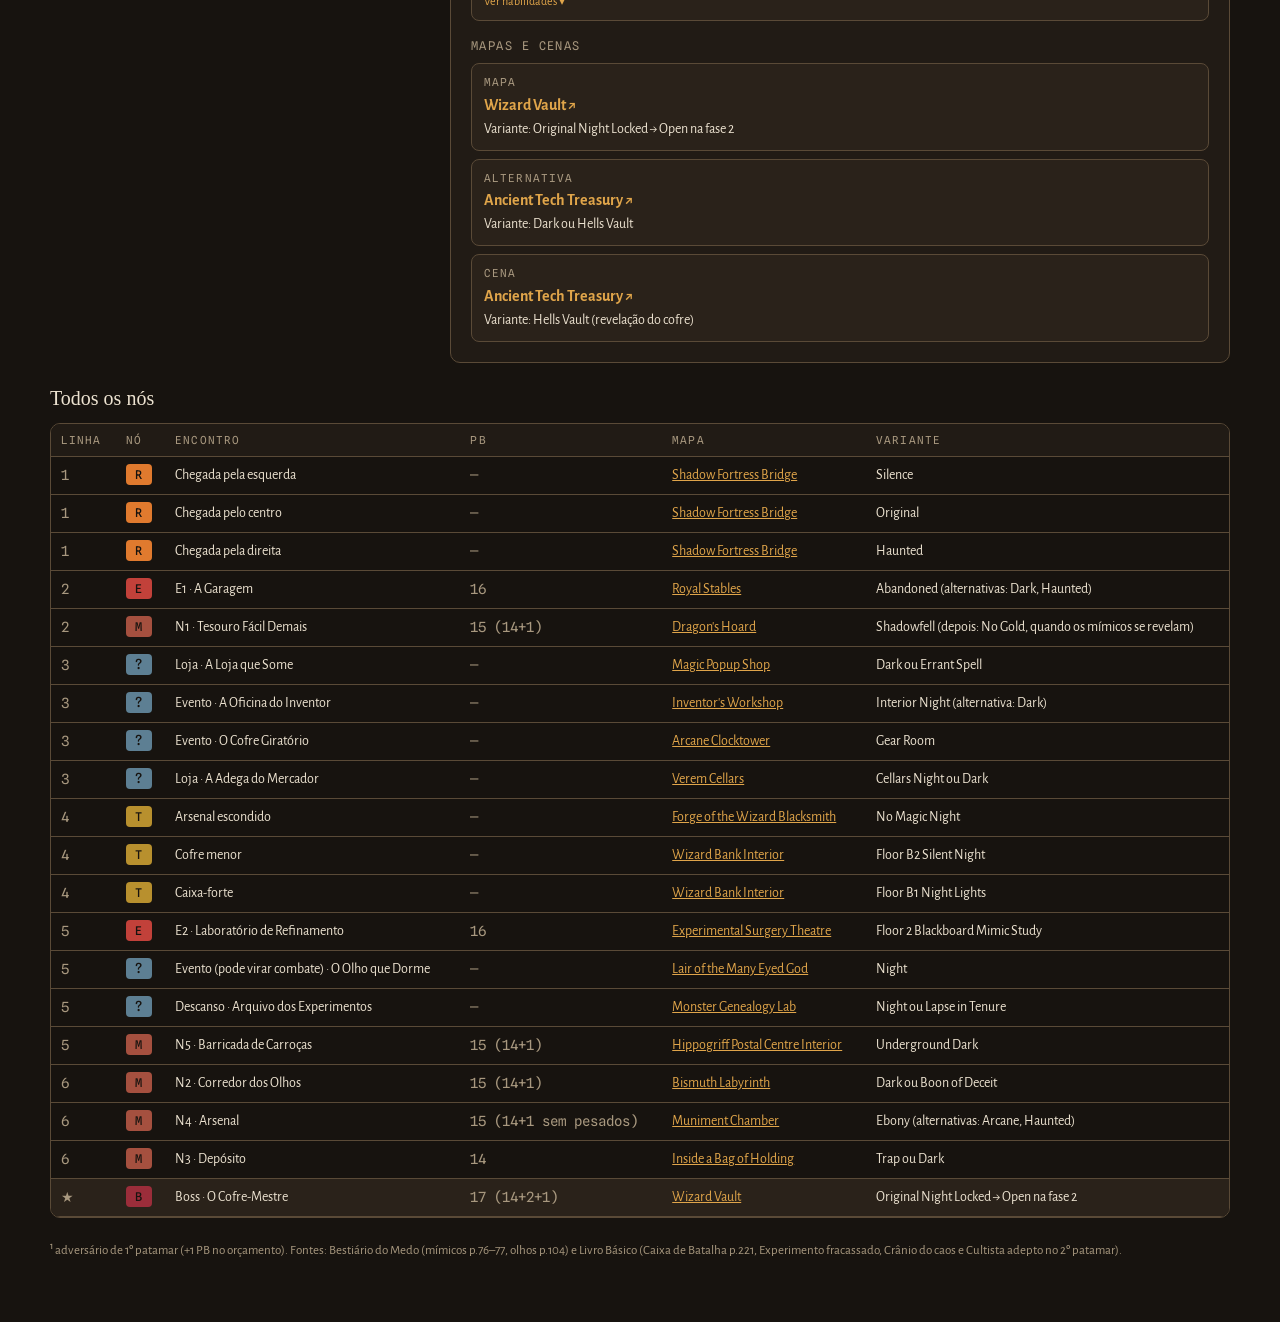
==== commit 26f6afbc: "Andar 3: mistérios com lojas nos dois lados do mapa O ? da esquerda vira a Loja que Some e o da dire" ====
--- a/docs/andar-3/index.html
+++ b/docs/andar-3/index.html
@@ -151,11 +151,11 @@
         <span><i class="dot" style="background:var(--rest)"></i>R repouso</span>
         <span><i class="dot" style="background:var(--combat)"></i>M combate</span>
         <span><i class="dot" style="background:var(--elite)"></i>E elite</span>
-        <span><i class="dot" style="background:var(--event)"></i>? evento</span>
+        <span><i class="dot" style="background:var(--event)"></i>? mistério</span>
         <span><i class="dot" style="background:var(--treasure)"></i>T tesouro</span>
         <span><i class="dot" style="background:var(--boss)"></i>B boss</span>
       </div>
-      <p class="foot">Conexões reproduzidas da imagem do spire map.</p>
+      <p class="foot">? é um mistério: pode virar qualquer tipo de nó, menos boss. Conexões reproduzidas da imagem do spire map.</p>
     </section>
 
     <section class="detail" id="detail" aria-live="polite"></section>
@@ -207,21 +207,21 @@
     notes:["Primeiro contato com os mímicos: todos começam Escondidos.","Deixe o baú enorme do altar bem à vista. Quem tocar dispara a Emboscada.","Os três pontos de entrada chegam aqui."],
     maps:[{k:"Mapa",name:"Dragon's Hoard",url:CZ+"maps/dragons-hoard",v:"Shadowfell (depois: No Gold, quando os mímicos se revelam)"},{k:"Cena",name:"Dragon's Hoard",url:CZ+"scenes/dragons-hoard",v:"Shadowfell Hoard"}]},
 
-  {id:"q3a",type:"Q",row:3,x:40,pos:"esquerda",title:"A Oficina do Inventor",
+  {id:"q3a",type:"Q",reveal:"Loja",row:3,x:40,pos:"esquerda",title:"A Loja que Some",
+    body:"O mistério se revela um mercador que aparece entre as paredes do Cofre e some logo depois. É a loja do caminho da esquerda.",
+    notes:["Vende os consumíveis do andar: Pasta Ácida, Frasco de Fumaça Negra, Poção de Vida, Poção de Vigor.","Itens permanentes à venda (um por visita): Chicote laminado ou Chave Mestra.","Cada item tem 1 chance em 6 de ser um Mímico¹, que usa a Emboscada ao ser pego."],
+    maps:[{k:"Mapa",name:"Magic Popup Shop",url:CZ+"maps/magic-popup-shop",v:"Dark ou Errant Spell"},{k:"Cena",name:"Magic Popup Shop",url:CZ+"scenes/magic-popup-shop",v:"Original"}]},
+  {id:"q3b",type:"Q",reveal:"Evento",row:3,x:154,pos:"centro",title:"A Oficina do Inventor",
     body:"Uma oficina abandonada com desenhos de um \"cofre para uma mente\". Primeira pista do Demiurgo, o inventor da Imortalidade.",
     notes:["Instinto 14 encontra um bilhete com o timbre da Organização.","Sem combate. Bom lugar para um interlúdio de personagem."],
     maps:[{k:"Mapa",name:"Inventor's Workshop",url:CZ+"maps/inventors-workshop",v:"Interior Night (alternativa: Dark)"}]},
-  {id:"q3b",type:"Q",row:3,x:154,pos:"centro",title:"A Loja que Some",
-    body:"Um mercador que aparece entre as paredes do Cofre e some logo depois.",
-    notes:["Vende consumíveis do andar: Pasta Ácida, Frasco de Fumaça Negra, Poção de Vida.","Cada item tem 1 chance em 6 de ser um Mímico¹, que usa a Emboscada ao ser pego."],
-    maps:[{k:"Mapa",name:"Magic Popup Shop",url:CZ+"maps/magic-popup-shop",v:"Dark ou Errant Spell"},{k:"Cena",name:"Magic Popup Shop",url:CZ+"scenes/magic-popup-shop",v:"Original"}]},
-  {id:"q3c",type:"Q",row:3,x:212,pos:"centro-direita",title:"O Cofre Giratório",
+  {id:"q3c",type:"Q",reveal:"Evento",row:3,x:212,pos:"centro-direita",title:"O Cofre Giratório",
     body:"Um quebra-cabeça de engrenagens que tranca a passagem.",
     notes:["Contagem de progresso 4, com testes de Conhecimento ou Acuidade 14.","Cada falha ativa o Cofre Giratório sem gastar Medo: todos fazem reação de Agilidade 14 ou ficam Vulneráveis até agirem."],
     maps:[{k:"Mapa",name:"Arcane Clocktower",url:CZ+"maps/arcane-clocktower",v:"Gear Room"}]},
-  {id:"q3d",type:"Q",row:3,x:263,pos:"direita",title:"A Adega",
-    body:"Barris e garrafas até o teto. Alguns guardam bebida boa; outros têm dentes.",
-    notes:["Instinto 14 antes de beber.","Bebida boa: +1 Esperança. Mimibarril¹: Emboscada contra quem encheu o copo."],
+  {id:"q3d",type:"Q",reveal:"Loja",row:3,x:263,pos:"direita",title:"A Adega do Mercador",
+    body:"O mistério se revela uma adega onde um mercador vende bebidas, poções e bugigangas entre os barris. É a loja do lado direito: todo grupo que passar pelo N1 pode chegar aqui.",
+    notes:["Vende os consumíveis do andar: Poção de Vida, Poção de Vigor, Folhas de Varik, Frasco de Fumaça Negra.","Item permanente à venda (um por visita): Pedra do Poder ou Bacamarte.","Instinto 14 antes de beber de um barril: alguns são Mimibarris¹ (Emboscada contra quem encheu o copo)."],
     maps:[{k:"Mapa",name:"Verem Cellars",url:CZ+"maps/verem-cellars",v:"Cellars Night ou Dark"}]},
 
   {id:"t4a",type:"T",row:4,x:100,pos:"esquerda",title:"Arsenal escondido",
@@ -241,13 +241,13 @@
     comp:[["3 Experimentos fracassados",6],["2 Crânios do caos",4],["Espectador",2],["Mimicarroça",4]],total:"16",
     notes:["O Experimento resiste a dano físico e o Crânio resiste a dano mágico: o grupo precisa dividir alvos.","Investida Cambaleante dá focos extras pagos em PF, sem Medo.","Se o grupo passou pelo Arquivo dos Experimentos, tem vantagem contra os Experimentos."],
     maps:[{k:"Mapa",name:"Experimental Surgery Theatre",url:CZ+"maps/experimental-surgery-theatre",v:"Floor 2 Blackboard Mimic Study"},{k:"Cena",name:"Alchemy Dungeon",url:CZ+"scenes/alchemy-dungeon",v:"Failed Spell ou Dark Matter"}]},
-  {id:"q5a",type:"Q",row:5,x:148,pos:"centro",title:"O Olho que Dorme",
+  {id:"q5a",type:"Q",reveal:"Evento (pode virar combate)",row:5,x:148,pos:"centro",title:"O Olho que Dorme",
     body:"Um olho gigante dorme no centro da sala. É uma prévia do andar 5: alguém observa o Cofre.",
-    notes:["Passar em silêncio: teste em grupo de Acuidade 15.","Se falhar, o olho acorda e chama 2 Espectadores + 4 Olhos solitários¹ (combate curto, ~6 PB)."],
+    notes:["Passar em silêncio: teste em grupo de Acuidade 15.","Se falhar, o mistério vira combate: o olho acorda e chama 2 Espectadores + 4 Olhos solitários¹ (luta curta, ~6 PB)."],
     maps:[{k:"Mapa",name:"Lair of the Many Eyed God",url:CZ+"maps/lair-of-the-many-eyed-god",v:"Night"},{k:"Cena",name:"Lair of the Many Eyed God",url:CZ+"scenes/lair-of-the-many-eyed-god",v:"Sleepy (dormindo) ou Suspicious"}]},
-  {id:"q5b",type:"Q",row:5,x:197,pos:"centro-direita",title:"Arquivo dos Experimentos",
-    body:"Fichas e registros das tentativas da Organização de abrir o Cofre.",
-    notes:["Dá vantagem contra os Experimentos fracassados na elite ou no boss.","Mais uma pista da Organização."],
+  {id:"q5b",type:"Q",reveal:"Descanso",row:5,x:197,pos:"centro-direita",title:"Arquivo dos Experimentos",
+    body:"O mistério se revela uma sala segura: o arquivo onde a Organização guarda as fichas dos Experimentos fracassados. Como o mapa não tem descanso antes do boss, este nó cumpre esse papel.",
+    notes:["Descanso curto sem risco (o mestre recebe 1d4 Medo, como sempre).","As fichas dão vantagem contra os Experimentos fracassados no Arsenal ou no Depósito.","Mais uma pista da Organização."],
     maps:[{k:"Mapa",name:"Monster Genealogy Lab",url:CZ+"maps/monster-genealogy-lab",v:"Night ou Lapse in Tenure"}]},
   {id:"m5",type:"M",row:5,x:262,pos:"direita",code:"N5",title:"Barricada de Carroças",
     comp:[["Mimicarroça",4],["Mímico gigante",2],["2 Mimibarris¹",4],["Mimijoias¹",2],["Crânio do caos",2],["4 Olhos solitários¹",1]],total:"15 (14+1)",
@@ -279,9 +279,9 @@
   ["q3c","t4c"],["q3d","t4c"],["t4c","q5b"],["t4c","m5"],["q5b","m6b"],["q5b","m6c"],["m5","m6c"],
   ["m6a","b"],["m6b","b"],["m6c","b"]];
 const PATHS = {
-  esq:{nodes:["r1","e2","q3a","t4a","e5","m6a","b"],note:"Esquerda: as duas elites e só um combate normal. O caminho mais duro e o mais rico."},
-  centro:{nodes:["r2","m2","q3b","t4b","q5a","m6a","b"],note:"Centro: dois combates normais e dois eventos. O caminho mais leve."},
-  dir:{nodes:["r3","m2","q3d","t4c","m5","m6c","b"],note:"Direita: até três combates normais. Pode trocar o N5 pelo Arquivo dos Experimentos."}
+  esq:{nodes:["r1","e2","q3a","t4a","e5","m6a","b"],note:"Esquerda: as duas elites e só um combate normal, com a Loja que Some na linha 3. O caminho mais duro e o mais rico."},
+  centro:{nodes:["r2","m2","q3b","t4b","q5a","m6a","b"],note:"Centro: dois combates normais e dois eventos. O caminho mais leve. Quem quiser loja pode desviar do N1 para a Adega do Mercador."},
+  dir:{nodes:["r3","m2","q3d","t4c","m5","m6c","b"],note:"Direita: Adega do Mercador (loja) na linha 3 e até três combates normais. Pode trocar o N5 pelo Arquivo dos Experimentos, que vira descanso."}
 };
 // Fichas resumidas (texto das habilidades parafraseado; confira o livro na página indicada).
 // tag: "medo" = custa Medo · "pf" = custa Fadiga · "grátis" = sem custo
@@ -351,7 +351,7 @@
       ["Seu Medo É Meu Refúgio","reação","Duas vezes por cena: quando um PJ falha com Medo, o cultista recupera 1 PF."]]}
 };
 const MATCH = [[/Caixa de Batalha/,"caixa"],[/Mimicarroça/,"mimicarroca"],[/Mímicos? gigantes?/,"mimgig"],[/Mímicos? venenosos?/,"mimven"],[/Mimibarris?|Mimibarril/,"mimibarril"],[/Mimijoias/,"mimijoias"],[/^(\d+ )?Mímicos?¹/,"mimico"],[/Olhos? solitários?/,"olhosol"],[/Olho comandante/,"olhocom"],[/Espectador/,"espectador"],[/Experimentos? fracassados?/,"experimento"],[/Crânios? do caos/,"cranio"],[/Cultista adepto/,"cultista"]];
-const EXTRA = {r1:["mimico"],r2:["mimico"],r3:["mimico"],q3b:["mimico"],q3d:["mimibarril"],t4a:["mimico"],t4b:["mimico"],t4c:["mimico"],q5a:["espectador","olhosol"],q5b:["experimento"]};
+const EXTRA = {r1:["mimico"],r2:["mimico"],r3:["mimico"],q3a:["mimico"],q3d:["mimibarril"],t4a:["mimico"],t4b:["mimico"],t4c:["mimico"],q5a:["espectador","olhosol"]};
 function threatsOf(n){
   const keys=[];
   (n.comp||[]).forEach(([name])=>{ for(const [re,k] of MATCH){ if(re.test(name)){ if(!keys.includes(k)) keys.push(k); break; } } });
@@ -385,7 +385,7 @@
 const nodeEls = {};
 for(const n of N){
   const t=TYPES[n.type];
-  const g=el("g",{class:"node",tabindex:"0",role:"button","aria-label":`${t.name}: ${n.title}`});
+  const g=el("g",{class:"node",tabindex:"0",role:"button","aria-label":`${n.reveal?"Mistério ("+n.reveal+")":t.name}: ${n.title}`});
   const r = n.type==="B" ? 19 : 13;
   g.appendChild(el("circle",{cx:n.x,cy:Y[n.row],r:r+5,class:"ring"}));
   const c=el("circle",{cx:n.x,cy:Y[n.row],r,class:"body",style:`fill:var(--panel-2);stroke:${t.color}`});
@@ -401,7 +401,7 @@
 const esc=s=>String(s).replace(/[&<>"]/g,c=>({"&":"&amp;","<":"&lt;",">":"&gt;",'"':"&quot;"}[c]));
 function render(n){
   const t=TYPES[n.type];
-  let h=`<div class="dhead"><span class="badge" style="background:${t.color}">${t.name}${n.code&&n.code!==t.name?" · "+esc(n.code):""}</span>
+  let h=`<div class="dhead"><span class="badge" style="background:${t.color}">${n.reveal?"Mistério → "+esc(n.reveal):t.name}${n.code&&n.code!==t.name?" · "+esc(n.code):""}</span>
     <h2 class="dtitle">${esc(n.title)}</h2>
     <div class="meta">Linha ${n.row===7?"★":n.row} · nó da ${esc(n.pos)}</div></div>`;
   if(n.body) h+=`<p class="prose">${esc(n.body)}</p>`;
@@ -446,7 +446,7 @@
 for(const n of order){
   const tr=document.createElement("tr"); tr.dataset.id=n.id; tr.tabIndex=0;
   const m=n.maps[0];
-  tr.innerHTML=`<td class="mono">${n.row===7?"★":n.row}</td><td><span class="badge" style="background:${TYPES[n.type].color}">${TYPES[n.type].letter||n.type}</span></td><td>${n.code?esc(n.code)+" · ":""}${esc(n.title)}</td><td class="mono">${n.total?esc(n.total):"—"}</td><td><a href="${m.url}" target="_blank" rel="noopener">${esc(m.name)}</a></td><td>${esc(m.v)}</td>`;
+  tr.innerHTML=`<td class="mono">${n.row===7?"★":n.row}</td><td><span class="badge" style="background:${TYPES[n.type].color}">${TYPES[n.type].letter||n.type}</span></td><td>${n.code?esc(n.code)+" · ":""}${n.reveal?esc(n.reveal)+" · ":""}${esc(n.title)}</td><td class="mono">${n.total?esc(n.total):"—"}</td><td><a href="${m.url}" target="_blank" rel="noopener">${esc(m.name)}</a></td><td>${esc(m.v)}</td>`;
   tr.addEventListener("click",e=>{ if(e.target.closest("a")) return; select(n.id); detail.scrollIntoView({behavior:"smooth",block:"nearest"}); });
   tr.addEventListener("keydown",e=>{ if(e.key==="Enter"){ select(n.id); } });
   rows.appendChild(tr);
